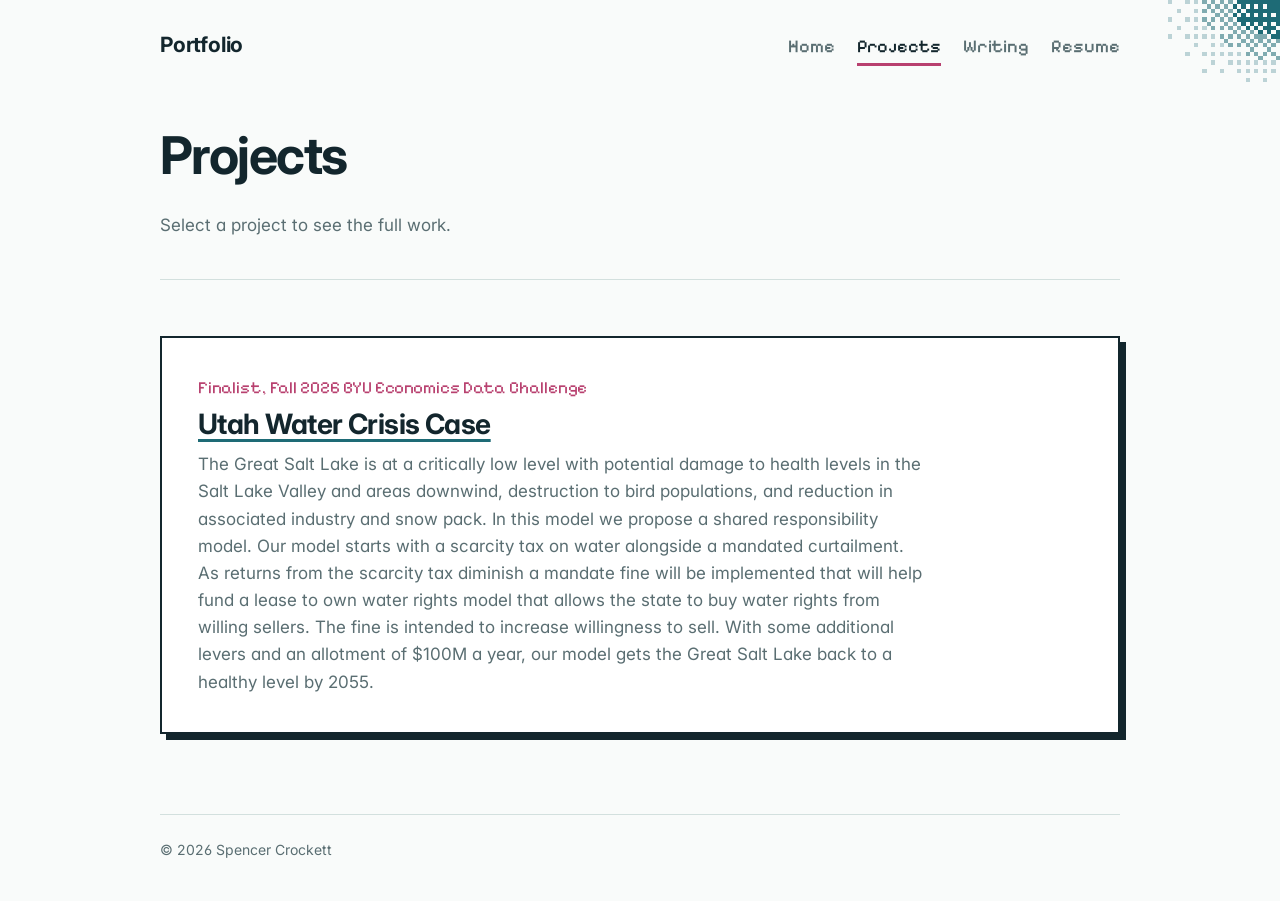
==== html/projects.html @ b19887da "Add Projects page with the Utah Water Crisis Case Rename the Utah Water Crisis Case tab to Projects " ====
<!DOCTYPE html>
<html lang="en">
<head>
    <meta charset="UTF-8">
    <meta name="viewport" content="width=device-width, initial-scale=1.0">
    <title>Projects | Spencer Crockett</title>
    <link rel="preconnect" href="https://fonts.googleapis.com">
    <link rel="preconnect" href="https://fonts.gstatic.com" crossorigin>
    <link href="https://fonts.googleapis.com/css2?family=Inter:wght@400;500;600;700&family=Pixelify+Sans:wght@500;600&display=swap" rel="stylesheet">
    <link rel="stylesheet" href="../styles/styles.css">
</head>
<body>
<svg class="pixel-fade" viewBox="0 0 26 20" shape-rendering="crispEdges" aria-hidden="true" focusable="false"><rect class="c" x="0" y="0" width="1" height="1"/><rect class="c" x="4" y="0" width="1" height="1"/><rect class="c" x="6" y="0" width="1" height="1"/><rect class="b" x="8" y="0" width="1" height="1"/><rect class="b" x="10" y="0" width="1" height="1"/><rect class="b" x="12" y="0" width="1" height="1"/><rect class="b" x="14" y="0" width="1" height="1"/><rect class="a" x="16" y="0" width="1" height="1"/><rect class="a" x="17" y="0" width="1" height="1"/><rect class="a" x="18" y="0" width="1" height="1"/><rect class="a" x="19" y="0" width="1" height="1"/><rect class="a" x="20" y="0" width="1" height="1"/><rect class="a" x="21" y="0" width="1" height="1"/><rect class="a" x="22" y="0" width="1" height="1"/><rect class="a" x="23" y="0" width="1" height="1"/><rect class="a" x="24" y="0" width="1" height="1"/><rect class="a" x="25" y="0" width="1" height="1"/><rect class="b" x="9" y="1" width="1" height="1"/><rect class="b" x="11" y="1" width="1" height="1"/><rect class="b" x="13" y="1" width="1" height="1"/><rect class="a" x="15" y="1" width="1" height="1"/><rect class="a" x="17" y="1" width="1" height="1"/><rect class="a" x="19" y="1" width="1" height="1"/><rect class="a" x="21" y="1" width="1" height="1"/><rect class="a" x="23" y="1" width="1" height="1"/><rect class="a" x="24" y="1" width="1" height="1"/><rect class="a" x="25" y="1" width="1" height="1"/><rect class="c" x="2" y="2" width="1" height="1"/><rect class="c" x="6" y="2" width="1" height="1"/><rect class="b" x="8" y="2" width="1" height="1"/><rect class="b" x="10" y="2" width="1" height="1"/><rect class="b" x="12" y="2" width="1" height="1"/><rect class="b" x="14" y="2" width="1" height="1"/><rect class="a" x="16" y="2" width="1" height="1"/><rect class="a" x="18" y="2" width="1" height="1"/><rect class="a" x="19" y="2" width="1" height="1"/><rect class="a" x="20" y="2" width="1" height="1"/><rect class="a" x="21" y="2" width="1" height="1"/><rect class="a" x="22" y="2" width="1" height="1"/><rect class="a" x="23" y="2" width="1" height="1"/><rect class="a" x="24" y="2" width="1" height="1"/><rect class="a" x="25" y="2" width="1" height="1"/><rect class="b" x="11" y="3" width="1" height="1"/><rect class="b" x="13" y="3" width="1" height="1"/><rect class="a" x="15" y="3" width="1" height="1"/><rect class="a" x="17" y="3" width="1" height="1"/><rect class="a" x="19" y="3" width="1" height="1"/><rect class="a" x="21" y="3" width="1" height="1"/><rect class="a" x="23" y="3" width="1" height="1"/><rect class="a" x="25" y="3" width="1" height="1"/><rect class="c" x="0" y="4" width="1" height="1"/><rect class="c" x="4" y="4" width="1" height="1"/><rect class="c" x="6" y="4" width="1" height="1"/><rect class="b" x="8" y="4" width="1" height="1"/><rect class="b" x="10" y="4" width="1" height="1"/><rect class="b" x="12" y="4" width="1" height="1"/><rect class="b" x="14" y="4" width="1" height="1"/><rect class="a" x="16" y="4" width="1" height="1"/><rect class="a" x="17" y="4" width="1" height="1"/><rect class="a" x="18" y="4" width="1" height="1"/><rect class="a" x="19" y="4" width="1" height="1"/><rect class="a" x="20" y="4" width="1" height="1"/><rect class="a" x="21" y="4" width="1" height="1"/><rect class="a" x="22" y="4" width="1" height="1"/><rect class="a" x="23" y="4" width="1" height="1"/><rect class="a" x="24" y="4" width="1" height="1"/><rect class="a" x="25" y="4" width="1" height="1"/><rect class="b" x="9" y="5" width="1" height="1"/><rect class="b" x="13" y="5" width="1" height="1"/><rect class="b" x="15" y="5" width="1" height="1"/><rect class="a" x="17" y="5" width="1" height="1"/><rect class="a" x="19" y="5" width="1" height="1"/><rect class="a" x="21" y="5" width="1" height="1"/><rect class="a" x="23" y="5" width="1" height="1"/><rect class="a" x="25" y="5" width="1" height="1"/><rect class="c" x="2" y="6" width="1" height="1"/><rect class="c" x="6" y="6" width="1" height="1"/><rect class="c" x="8" y="6" width="1" height="1"/><rect class="b" x="10" y="6" width="1" height="1"/><rect class="b" x="12" y="6" width="1" height="1"/><rect class="b" x="14" y="6" width="1" height="1"/><rect class="b" x="16" y="6" width="1" height="1"/><rect class="a" x="18" y="6" width="1" height="1"/><rect class="a" x="20" y="6" width="1" height="1"/><rect class="a" x="22" y="6" width="1" height="1"/><rect class="a" x="23" y="6" width="1" height="1"/><rect class="a" x="24" y="6" width="1" height="1"/><rect class="b" x="15" y="7" width="1" height="1"/><rect class="b" x="17" y="7" width="1" height="1"/><rect class="b" x="19" y="7" width="1" height="1"/><rect class="a" x="21" y="7" width="1" height="1"/><rect class="a" x="23" y="7" width="1" height="1"/><rect class="a" x="25" y="7" width="1" height="1"/><rect class="c" x="0" y="8" width="1" height="1"/><rect class="c" x="4" y="8" width="1" height="1"/><rect class="c" x="6" y="8" width="1" height="1"/><rect class="c" x="8" y="8" width="1" height="1"/><rect class="c" x="10" y="8" width="1" height="1"/><rect class="b" x="12" y="8" width="1" height="1"/><rect class="b" x="14" y="8" width="1" height="1"/><rect class="b" x="16" y="8" width="1" height="1"/><rect class="b" x="18" y="8" width="1" height="1"/><rect class="b" x="20" y="8" width="1" height="1"/><rect class="b" x="21" y="8" width="1" height="1"/><rect class="b" x="22" y="8" width="1" height="1"/><rect class="a" x="24" y="8" width="1" height="1"/><rect class="a" x="25" y="8" width="1" height="1"/><rect class="b" x="13" y="9" width="1" height="1"/><rect class="b" x="17" y="9" width="1" height="1"/><rect class="b" x="19" y="9" width="1" height="1"/><rect class="b" x="21" y="9" width="1" height="1"/><rect class="b" x="23" y="9" width="1" height="1"/><rect class="b" x="25" y="9" width="1" height="1"/><rect class="c" x="6" y="10" width="1" height="1"/><rect class="c" x="10" y="10" width="1" height="1"/><rect class="c" x="12" y="10" width="1" height="1"/><rect class="b" x="14" y="10" width="1" height="1"/><rect class="b" x="16" y="10" width="1" height="1"/><rect class="b" x="18" y="10" width="1" height="1"/><rect class="b" x="20" y="10" width="1" height="1"/><rect class="b" x="22" y="10" width="1" height="1"/><rect class="b" x="24" y="10" width="1" height="1"/><rect class="b" x="19" y="11" width="1" height="1"/><rect class="b" x="23" y="11" width="1" height="1"/><rect class="c" x="4" y="12" width="1" height="1"/><rect class="c" x="8" y="12" width="1" height="1"/><rect class="c" x="10" y="12" width="1" height="1"/><rect class="c" x="12" y="12" width="1" height="1"/><rect class="c" x="14" y="12" width="1" height="1"/><rect class="c" x="16" y="12" width="1" height="1"/><rect class="b" x="18" y="12" width="1" height="1"/><rect class="b" x="20" y="12" width="1" height="1"/><rect class="b" x="22" y="12" width="1" height="1"/><rect class="b" x="24" y="12" width="1" height="1"/><rect class="b" x="21" y="13" width="1" height="1"/><rect class="b" x="25" y="13" width="1" height="1"/><rect class="c" x="10" y="14" width="1" height="1"/><rect class="c" x="14" y="14" width="1" height="1"/><rect class="c" x="16" y="14" width="1" height="1"/><rect class="c" x="18" y="14" width="1" height="1"/><rect class="c" x="20" y="14" width="1" height="1"/><rect class="c" x="22" y="14" width="1" height="1"/><rect class="c" x="24" y="14" width="1" height="1"/><rect class="c" x="8" y="16" width="1" height="1"/><rect class="c" x="12" y="16" width="1" height="1"/><rect class="c" x="16" y="16" width="1" height="1"/><rect class="c" x="18" y="16" width="1" height="1"/><rect class="c" x="20" y="16" width="1" height="1"/><rect class="c" x="22" y="16" width="1" height="1"/><rect class="c" x="24" y="16" width="1" height="1"/><rect class="c" x="18" y="18" width="1" height="1"/><rect class="c" x="22" y="18" width="1" height="1"/></svg>

<header class="site-header">
    <a class="site-name" href="../index.html">Portfolio</a>
    <nav class="site-nav" aria-label="Main">
        <a href="../index.html">Home</a>
        <a href="projects.html" aria-current="page">Projects</a>
        <a href="writing.html">Writing</a>
        <a href="resume.html">Resume</a>
    </nav>
</header>

<main>
    <section class="page-head">
        <h1>Projects</h1>
        <p>Select a project to see the full work.</p>
    </section>

    <section class="section">
        <ul class="project-list">
            <li class="project-item">
                <p class="kind">Finalist, Fall 2026 BYU Economics Data Challenge</p>
                <h2><a href="water-model.html">Utah Water Crisis Case</a></h2>
                <p class="project-summary">The Great Salt Lake is at a critically low level with potential damage to health levels in the Salt Lake Valley and areas downwind, destruction to bird populations, and reduction in associated industry and snow pack. In this model we propose a shared responsibility model. Our model starts with a scarcity tax on water alongside a mandated curtailment. As returns from the scarcity tax diminish a mandate fine will be implemented that will help fund a lease to own water rights model that allows the state to buy water rights from willing sellers. The fine is intended to increase willingness to sell. With some additional levers and an allotment of $100M a year, our model gets the Great Salt Lake back to a healthy level by 2055.</p>
            </li>
        </ul>
    </section>
</main>

<footer class="site-footer">
    <p>© 2026 Spencer Crockett</p>
</footer>

</body>
</html>
---- styles/styles.css ----
/* Spencer Crockett, portfolio
   Palette from the Great Salt Lake: salt flats, basin water, the pink north arm.
   8-bit accents: a pixel face for the name, square corners, hard shadows on what you click. */

:root {
  --salt: #f9fbfa;
  --ink: #13262d;
  --lake: #1e6b76;
  --lake-deep: #154f58;
  --brine: #e3edeb;
  --slate: #5a6e72;
  --line: #d3e0de;
  --north-arm: #b8406f;
  --surface: #ffffff;
  --shadow: #13262d;
  --block-empty: #d3e0de;

  --font-pixel: "Pixelify Sans", "Courier New", monospace;
  --font-display: "Inter", system-ui, -apple-system, "Segoe UI", sans-serif;
  --font-body: "Inter", system-ui, -apple-system, "Segoe UI", sans-serif;

  --step--1: 0.875rem;
  --step-0: 1.0625rem;
  --step-1: 1.3125rem;
  --step-2: 1.75rem;
  --step-3: clamp(2.5rem, 7vw, 4.25rem);

  --measure: 66ch;
  --page: 1040px;
  --gutter: clamp(16px, 4vw, 40px);
}

@media (prefers-color-scheme: dark) {
  :root {
    --salt: #0f1d22;
    --ink: #e6efed;
    --lake: #6cbac4;
    --lake-deep: #8fcdd5;
    --brine: #172b31;
    --slate: #9db0b3;
    --line: #26414a;
    --north-arm: #e77ba3;
    --surface: #132429;
    --shadow: #4f9aa5;
    --block-empty: #26414a;
  }
}

*, *::before, *::after { box-sizing: border-box; }

html { -webkit-text-size-adjust: 100%; }

body {
  margin: 0;
  background: var(--salt);
  color: var(--ink);
  font-family: var(--font-body);
  font-size: var(--step-0);
  line-height: 1.6;
  font-feature-settings: "cv11", "ss01";
}

img { max-width: 100%; height: auto; display: block; }

a { color: var(--lake); text-underline-offset: 0.2em; text-decoration-thickness: 1px; }
a:hover { color: var(--lake-deep); text-decoration-thickness: 2px; }
:focus-visible { outline: 2px solid var(--north-arm); outline-offset: 3px; }

h1, h2, h3 {
  font-family: var(--font-display);
  line-height: 1.15;
  letter-spacing: -0.02em;
  margin: 0 0 0.5em;
  text-wrap: balance;
}
h1 { font-size: var(--step-3); font-weight: 700; letter-spacing: -0.03em; }
h2 { font-size: var(--step-2); font-weight: 700; }
h3 { font-size: var(--step-1); font-weight: 600; }
p, ul, ol { margin: 0 0 1em; }
p, li { max-width: var(--measure); }

/* ---------- Page frame ---------- */

.site-header,
main,
.site-footer {
  max-width: var(--page);
  margin: 0 auto;
  padding-left: var(--gutter);
  padding-right: var(--gutter);
}

.site-header {
  display: flex;
  flex-wrap: wrap;
  align-items: baseline;
  justify-content: space-between;
  gap: 8px 24px;
  padding-top: 28px;
  padding-bottom: 28px;
}

.site-name {
  font-family: var(--font-display);
  font-weight: 700;
  font-size: var(--step-1);
  color: var(--ink);
  text-decoration: none;
  letter-spacing: -0.01em;
}
.site-name:hover { color: var(--ink); }

.site-nav { display: flex; flex-wrap: wrap; gap: 4px 22px; }
.site-nav a {
  font-family: var(--font-pixel);
  font-size: 1.125rem;
  color: var(--slate);
  text-decoration: none;
  font-weight: 500;
  padding: 2px 0;
  border-bottom: 3px solid transparent;
}
.site-nav a:hover { color: var(--ink); }
.site-nav a[aria-current="page"] { color: var(--ink); border-bottom-color: var(--north-arm); }

main { padding-bottom: 72px; }

/* Pixel fade in the page's empty top-right corner, shown only where the margin is wide enough */
body { position: relative; }
.site-header, main, .site-footer { position: relative; z-index: 1; }
.pixel-fade {
  position: absolute;
  top: 0;
  right: 0;
  width: min(208px, calc((100vw - var(--page)) / 2 - 8px));
  aspect-ratio: 26 / 20;
  height: auto;
  pointer-events: none;
  display: none;
}
.pixel-fade .a { fill: var(--lake); }
.pixel-fade .b { fill: var(--lake); opacity: 0.55; }
.pixel-fade .c { fill: var(--lake); opacity: 0.28; }
@media (min-width: 1240px) { .pixel-fade { display: block; } }

.section { padding: 56px 0 8px; border-top: 1px solid var(--line); }
.section:first-of-type { border-top: 0; }
.section > h2 { margin-bottom: 24px; }

.site-footer {
  padding-bottom: 40px;
  color: var(--slate);
  font-size: var(--step--1);
}
.site-footer p { margin: 0; max-width: none; padding-top: 24px; border-top: 1px solid var(--line); }

/* ---------- Home ---------- */

.intro {
  padding: 40px 0 64px;
  display: grid;
  gap: 32px 48px;
  align-items: center;
}
@media (min-width: 820px) { .intro { grid-template-columns: minmax(0, 1fr) minmax(0, 340px); } }
.intro h1 { margin-bottom: 0.3em; }
.pixel-map {
  display: block;
  width: 100%;
  max-width: 340px;
  height: auto;
  image-rendering: pixelated;
  border: 2px solid var(--shadow);
  box-shadow: 6px 6px 0 var(--shadow);
}
.intro .role { font-size: var(--step-1); color: var(--lake); font-weight: 500; margin-bottom: 0.6em; }
.intro .lede { font-size: var(--step-1); line-height: 1.5; max-width: 34ch; }

@media (max-width: 819px) { .pixel-map { max-width: 240px; } }

.about { display: grid; gap: 8px 48px; grid-template-columns: 1fr; }
.about .facts { list-style: none; padding: 0; margin: 0; display: grid; gap: 18px; align-content: start; }
.about .facts li { border-left: 4px solid var(--lake); padding-left: 14px; }
.about .facts strong {
  display: block;
  font-family: var(--font-display);
  font-weight: 700;
  font-size: var(--step-2);
  line-height: 1.1;
  letter-spacing: -0.02em;
  font-variant-numeric: tabular-nums;
}
.about .facts span { color: var(--slate); font-size: var(--step--1); }
@media (min-width: 760px) { .about { grid-template-columns: minmax(0, 1.7fr) minmax(0, 1fr); } }

/* Featured project */
.feature {
  display: grid;
  gap: 28px;
  background: var(--brine);
  border: 2px solid var(--shadow);
  box-shadow: 6px 6px 0 var(--shadow);
  padding: clamp(22px, 4vw, 40px);
  margin-bottom: 28px;
}
.feature h3 { font-size: var(--step-2); }
.feature p { max-width: 52ch; }
.feature .open {
  display: inline-block;
  background: var(--lake);
  color: var(--salt);
  text-decoration: none;
  font-weight: 600;
  padding: 10px 18px;
  border: 2px solid var(--shadow);
  box-shadow: 3px 3px 0 var(--shadow);
}
.feature .open:hover { background: var(--lake-deep); color: var(--salt); }
.feature .open:active { transform: translate(3px, 3px); box-shadow: 0 0 0 var(--shadow); }
@media (min-width: 820px) { .feature { grid-template-columns: minmax(0, 1.25fr) minmax(0, 1fr); align-items: center; } }

/* Lake-level gauge (scale 4,186 to 4,207 ft) */
.gauge { margin: 0; }
.gauge figcaption { font-size: var(--step--1); color: var(--slate); margin-top: 10px; max-width: 40ch; }
.gauge-track {
  position: relative;
  height: 200px;
  max-width: 260px;
  border-left: 1px solid var(--slate);
  margin-left: 64px;
}
.gauge-blocks {
  position: absolute;
  left: 4px;
  top: 0;
  bottom: 0;
  width: 38px;
  display: flex;
  flex-direction: column-reverse;
  gap: 2px;
}
.gauge-blocks span { flex: 1; background: var(--block-empty); }
.gauge-blocks span.healthy { background: transparent; outline: 2px solid var(--lake); outline-offset: -2px; }
.gauge-blocks span.water { background: var(--lake); }
.gauge-mark {
  position: absolute;
  left: -64px;
  right: 0;
  display: flex;
  align-items: center;
  gap: 10px;
  transform: translateY(50%);
  font-size: var(--step--1);
  line-height: 1.2;
}
.gauge-mark .ft { width: 54px; text-align: right; font-variant-numeric: tabular-nums; color: var(--slate); }
.gauge-mark .tick { width: 46px; height: 2px; background: var(--slate); flex: none; margin-left: -1px; opacity: .5; }
.gauge-mark.now .tick { height: 4px; background: var(--north-arm); opacity: 1; }
.gauge-mark.now .ft, .gauge-mark.now .lbl { color: var(--ink); font-weight: 600; }
.gauge-mark .lbl { color: var(--slate); }

/* Other projects */
.projects { margin-bottom: 48px; display: grid; gap: 20px; grid-template-columns: repeat(auto-fit, minmax(min(100%, 300px), 1fr)); }
.project {
  border: 2px solid var(--line);
  background: var(--surface);
  padding: 22px 22px 18px;
  display: flex;
  flex-direction: column;
}
.project p { color: var(--slate); flex: 1; }
.project a { font-weight: 600; }

/* ---------- Resume ---------- */

.resume-head { padding: 32px 0 40px; }
.resume-head h1 { font-size: clamp(2.25rem, 6vw, 3.25rem); }
.resume-head p { color: var(--slate); margin: 0; }


.skills { display: grid; grid-template-columns: max-content 1fr; gap: 8px 24px; margin: 0; }
.skills dt { font-weight: 600; }
.skills dd { margin: 0; color: var(--slate); }
@media (max-width: 520px) { .skills { grid-template-columns: 1fr; } .skills dd { margin-bottom: 10px; } }


@media (prefers-reduced-motion: reduce) {
  .feature .open:active { transform: none; }
}

/* ---------- Resume entries ---------- */

.resume-head .contact { display: flex; flex-wrap: wrap; gap: 4px 20px; }
.entry { margin-bottom: 32px; }
.entry-head { display: flex; flex-wrap: wrap; justify-content: space-between; align-items: baseline; gap: 0 16px; }
.entry-head h3 { margin: 0; }
.entry-head p { margin: 0; max-width: none; }
.entry-head .when, .entry-head .where { color: var(--slate); font-size: var(--step--1); font-variant-numeric: tabular-nums; }
.entry-head.sub { margin: 2px 0 10px; font-weight: 500; }
.entry ul { padding-left: 1.2em; margin-top: 8px; }
.entry li { margin-bottom: 0.35em; }
.coursework { color: var(--slate); font-size: var(--step--1); }

.feature .award { font-weight: 600; color: var(--north-arm); font-size: var(--step--1); margin-bottom: 0.5em; }

/* ---------- Writing ---------- */

.page-head { padding: 32px 0 40px; }
.page-head h1 { font-size: clamp(2.25rem, 6vw, 3.25rem); }
.page-head p { color: var(--slate); margin: 0; }

.piece { border: 2px solid var(--shadow); box-shadow: 6px 6px 0 var(--shadow); background: var(--surface); padding: clamp(22px, 4vw, 40px); margin-bottom: 32px; }
.piece .kind { font-family: var(--font-pixel); font-size: var(--step-0); color: var(--north-arm); margin-bottom: 0.4em; }
.piece h2 { margin-bottom: 0.2em; }
.piece .piece-sub { color: var(--slate); font-size: var(--step-1); line-height: 1.4; margin-bottom: 1em; }
.piece .actions { display: flex; flex-wrap: wrap; align-items: center; gap: 12px 24px; margin: 24px 0 28px; }
.piece .actions a:not(.btn) { font-weight: 600; }
.btn {
  display: inline-block;
  background: var(--lake);
  color: var(--salt);
  text-decoration: none;
  font-weight: 600;
  padding: 10px 18px;
  border: 2px solid var(--shadow);
  box-shadow: 3px 3px 0 var(--shadow);
}
.btn:hover { background: var(--lake-deep); color: var(--salt); }
.btn:active { transform: translate(3px, 3px); box-shadow: 0 0 0 var(--shadow); }
.pdf-frame { border: 2px solid var(--line); background: var(--brine); height: min(85vh, 1100px); }
.pdf-frame iframe { width: 100%; height: 100%; border: 0; display: block; }
@media (max-width: 700px) { .pdf-frame { display: none; } }
@media (prefers-reduced-motion: reduce) { .btn:active { transform: none; } }


/* ---------- Projects ---------- */

.project-list { list-style: none; margin: 0; padding: 0; display: grid; gap: 28px; }
.project-item {
  position: relative;
  max-width: none;
  border: 2px solid var(--shadow);
  box-shadow: 6px 6px 0 var(--shadow);
  background: var(--surface);
  padding: clamp(22px, 4vw, 36px);
}
.project-item .kind { font-family: var(--font-pixel); font-size: var(--step-0); color: var(--north-arm); margin-bottom: 0.4em; }
.project-item h2 { margin-bottom: 0.4em; }
.project-item h2 a { color: var(--ink); text-decoration: underline; text-decoration-color: var(--lake); text-decoration-thickness: 3px; text-underline-offset: 0.18em; }
.project-item h2 a:hover { color: var(--lake); }
/* the whole card opens the project; the title link carries the name for screen readers and keyboards */
.project-item h2 a::after { content: ""; position: absolute; inset: 0; }
.project-item:hover { box-shadow: 8px 8px 0 var(--shadow); transform: translate(-2px, -2px); }
.project-item:has(a:focus-visible) { outline: 2px solid var(--north-arm); outline-offset: 4px; }
.project-item h2 a:focus-visible { outline: none; }
.project-summary { color: var(--slate); margin: 0; }
@media (prefers-reduced-motion: reduce) { .project-item:hover { transform: none; } }
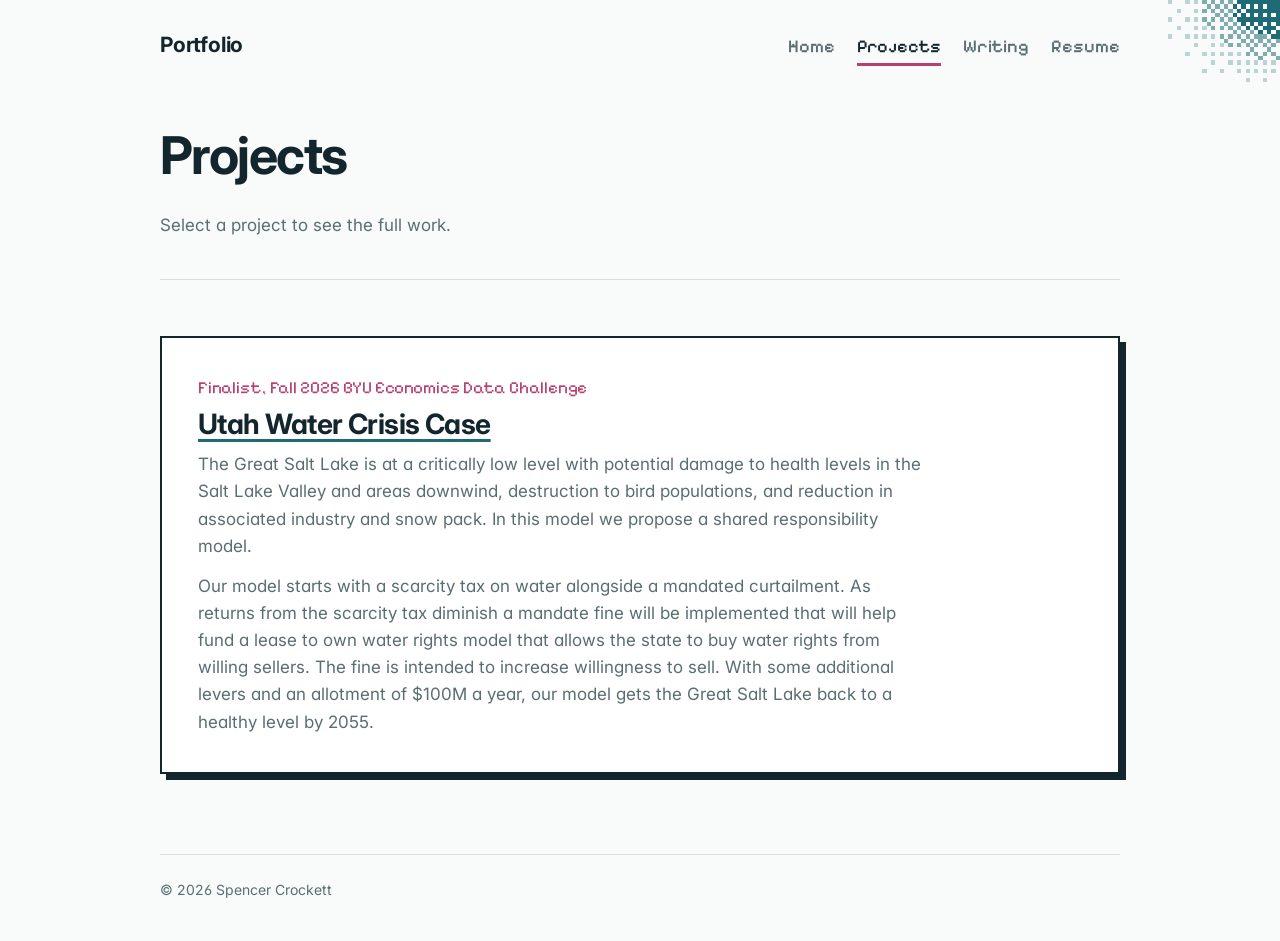
==== commit ca4b6a84: "Split the Utah Water Crisis Case summary into two paragraphs Co-Authored-By: Claude Opus 5.5 <norepl" ====
--- a/html/projects.html
+++ b/html/projects.html
@@ -33,7 +33,8 @@
             <li class="project-item">
                 <p class="kind">Finalist, Fall 2026 BYU Economics Data Challenge</p>
                 <h2><a href="water-model.html">Utah Water Crisis Case</a></h2>
-                <p class="project-summary">The Great Salt Lake is at a critically low level with potential damage to health levels in the Salt Lake Valley and areas downwind, destruction to bird populations, and reduction in associated industry and snow pack. In this model we propose a shared responsibility model. Our model starts with a scarcity tax on water alongside a mandated curtailment. As returns from the scarcity tax diminish a mandate fine will be implemented that will help fund a lease to own water rights model that allows the state to buy water rights from willing sellers. The fine is intended to increase willingness to sell. With some additional levers and an allotment of $100M a year, our model gets the Great Salt Lake back to a healthy level by 2055.</p>
+                <p class="project-summary">The Great Salt Lake is at a critically low level with potential damage to health levels in the Salt Lake Valley and areas downwind, destruction to bird populations, and reduction in associated industry and snow pack. In this model we propose a shared responsibility model.</p>
+                <p class="project-summary">Our model starts with a scarcity tax on water alongside a mandated curtailment. As returns from the scarcity tax diminish a mandate fine will be implemented that will help fund a lease to own water rights model that allows the state to buy water rights from willing sellers. The fine is intended to increase willingness to sell. With some additional levers and an allotment of $100M a year, our model gets the Great Salt Lake back to a healthy level by 2055.</p>
             </li>
         </ul>
     </section>
--- a/styles/styles.css
+++ b/styles/styles.css
@@ -354,4 +354,5 @@
 .project-item:has(a:focus-visible) { outline: 2px solid var(--north-arm); outline-offset: 4px; }
 .project-item h2 a:focus-visible { outline: none; }
 .project-summary { color: var(--slate); margin: 0; }
+.project-summary + .project-summary { margin-top: 0.75em; }
 @media (prefers-reduced-motion: reduce) { .project-item:hover { transform: none; } }
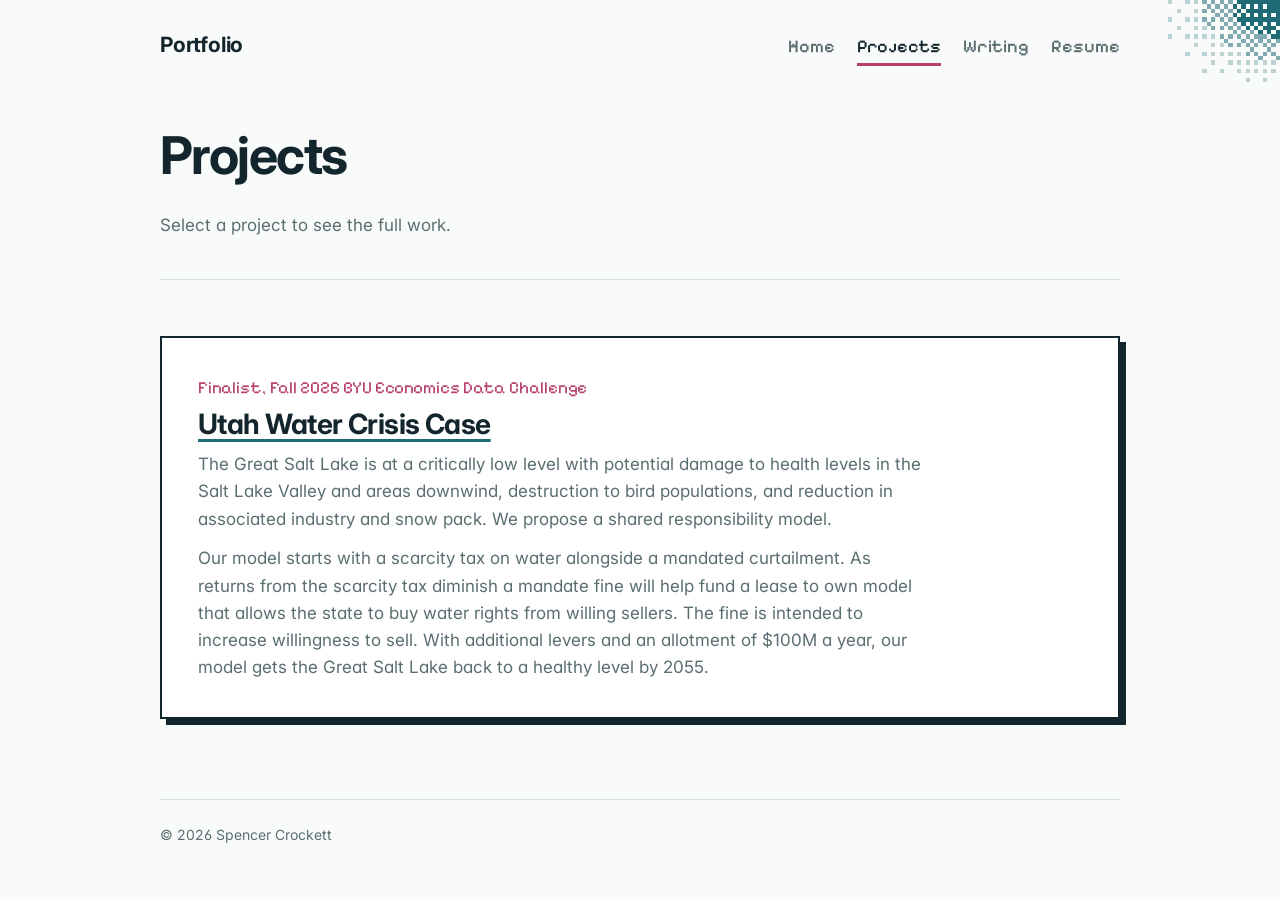
==== commit e3f56b23: "Tighten the Utah Water Crisis Case summary Cut repeated words only; the remaining wording is unchang" ====
--- a/html/projects.html
+++ b/html/projects.html
@@ -33,8 +33,8 @@
             <li class="project-item">
                 <p class="kind">Finalist, Fall 2026 BYU Economics Data Challenge</p>
                 <h2><a href="water-model.html">Utah Water Crisis Case</a></h2>
-                <p class="project-summary">The Great Salt Lake is at a critically low level with potential damage to health levels in the Salt Lake Valley and areas downwind, destruction to bird populations, and reduction in associated industry and snow pack. In this model we propose a shared responsibility model.</p>
-                <p class="project-summary">Our model starts with a scarcity tax on water alongside a mandated curtailment. As returns from the scarcity tax diminish a mandate fine will be implemented that will help fund a lease to own water rights model that allows the state to buy water rights from willing sellers. The fine is intended to increase willingness to sell. With some additional levers and an allotment of $100M a year, our model gets the Great Salt Lake back to a healthy level by 2055.</p>
+                <p class="project-summary">The Great Salt Lake is at a critically low level with potential damage to health levels in the Salt Lake Valley and areas downwind, destruction to bird populations, and reduction in associated industry and snow pack. We propose a shared responsibility model.</p>
+                <p class="project-summary">Our model starts with a scarcity tax on water alongside a mandated curtailment. As returns from the scarcity tax diminish a mandate fine will help fund a lease to own model that allows the state to buy water rights from willing sellers. The fine is intended to increase willingness to sell. With additional levers and an allotment of $100M a year, our model gets the Great Salt Lake back to a healthy level by 2055.</p>
             </li>
         </ul>
     </section>
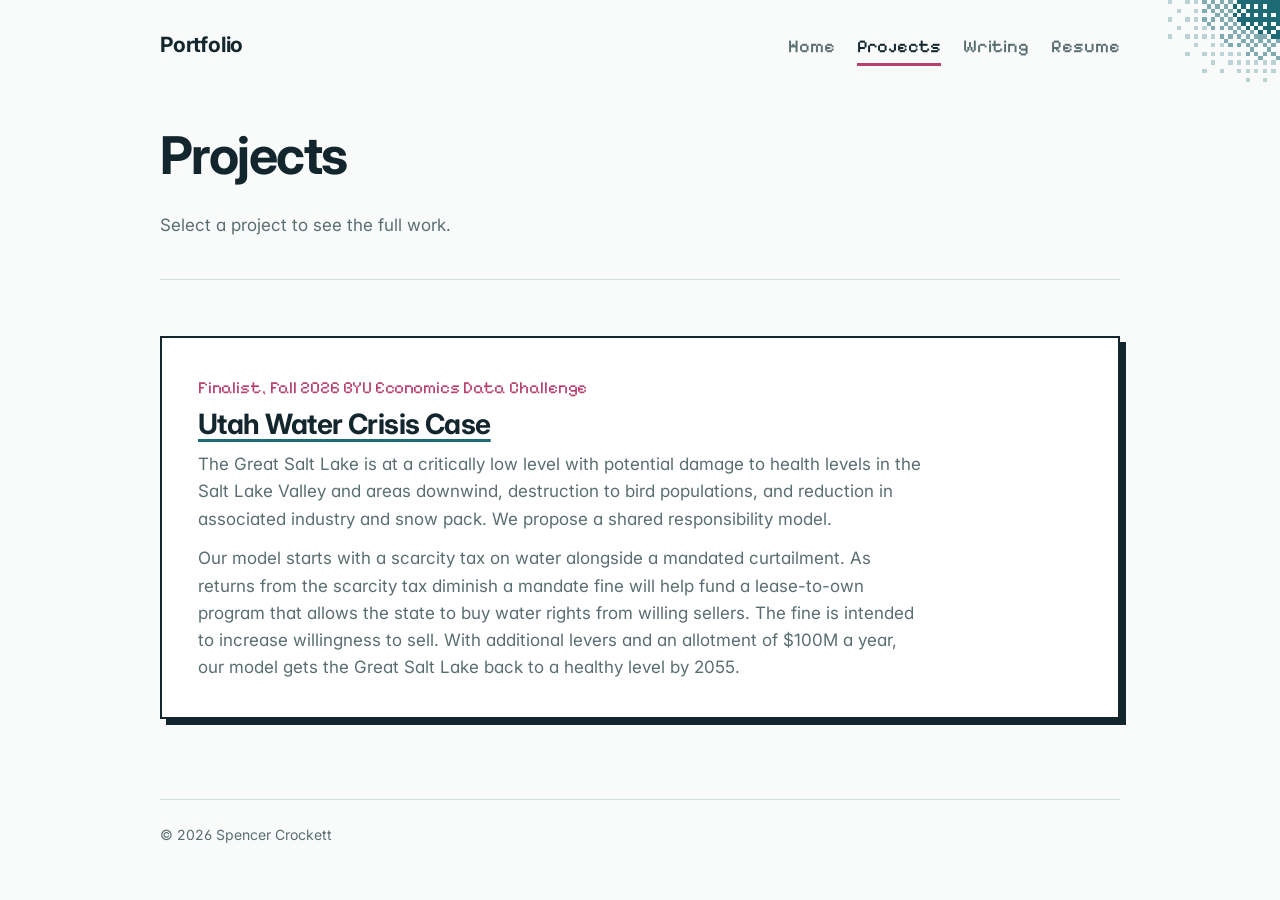
==== commit f0ea6bdb: "Call it a lease-to-own program in the Utah Water Crisis Case summary Co-Authored-By: Claude Opus 5.5" ====
--- a/html/projects.html
+++ b/html/projects.html
@@ -34,7 +34,7 @@
                 <p class="kind">Finalist, Fall 2026 BYU Economics Data Challenge</p>
                 <h2><a href="water-model.html">Utah Water Crisis Case</a></h2>
                 <p class="project-summary">The Great Salt Lake is at a critically low level with potential damage to health levels in the Salt Lake Valley and areas downwind, destruction to bird populations, and reduction in associated industry and snow pack. We propose a shared responsibility model.</p>
-                <p class="project-summary">Our model starts with a scarcity tax on water alongside a mandated curtailment. As returns from the scarcity tax diminish a mandate fine will help fund a lease to own model that allows the state to buy water rights from willing sellers. The fine is intended to increase willingness to sell. With additional levers and an allotment of $100M a year, our model gets the Great Salt Lake back to a healthy level by 2055.</p>
+                <p class="project-summary">Our model starts with a scarcity tax on water alongside a mandated curtailment. As returns from the scarcity tax diminish a mandate fine will help fund a lease-to-own program that allows the state to buy water rights from willing sellers. The fine is intended to increase willingness to sell. With additional levers and an allotment of $100M a year, our model gets the Great Salt Lake back to a healthy level by 2055.</p>
             </li>
         </ul>
     </section>
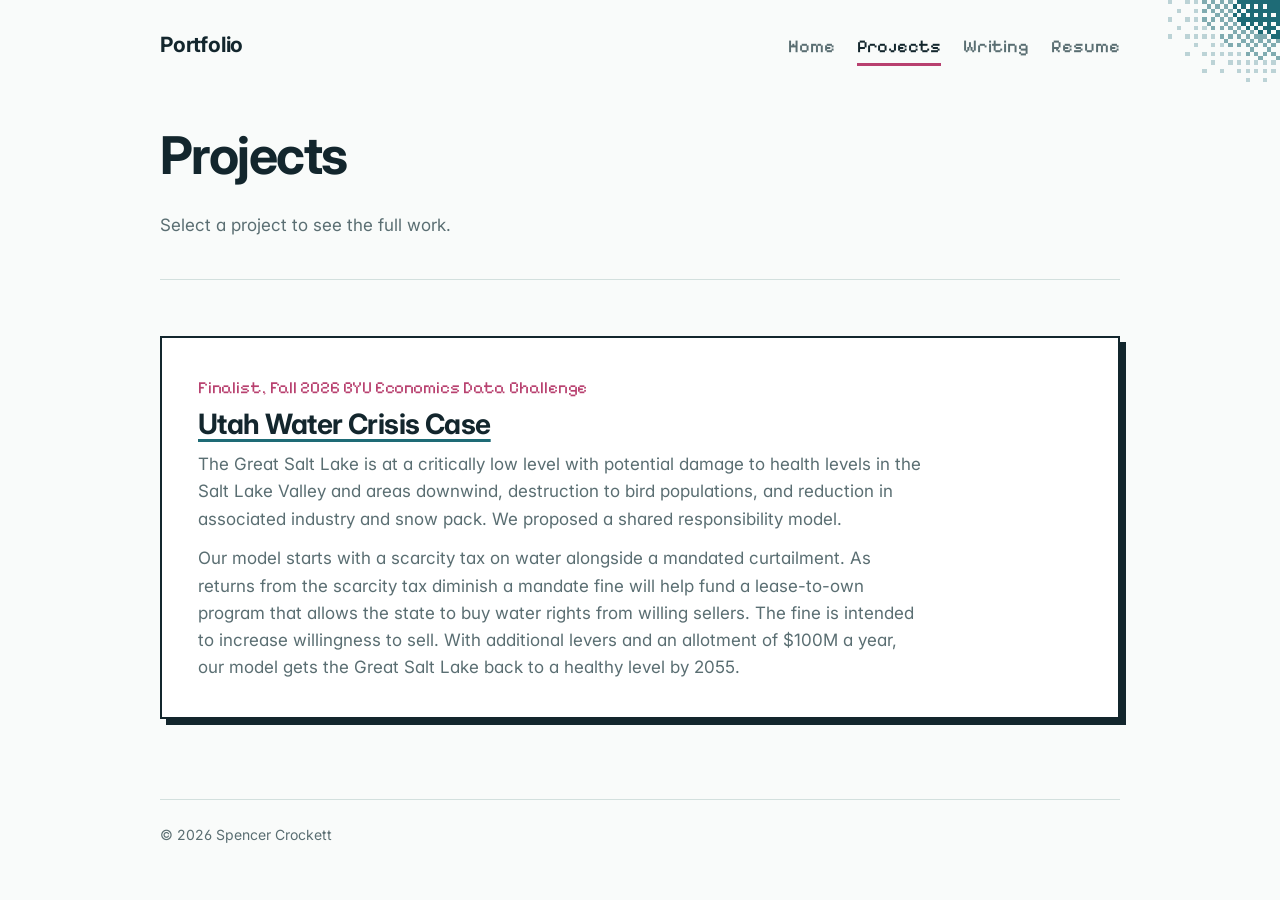
==== commit 1ddc8200: "Use "We proposed" in the Utah Water Crisis Case summary Co-Authored-By: Claude Opus 5.5 <noreply@ant" ====
--- a/html/projects.html
+++ b/html/projects.html
@@ -33,7 +33,7 @@
             <li class="project-item">
                 <p class="kind">Finalist, Fall 2026 BYU Economics Data Challenge</p>
                 <h2><a href="water-model.html">Utah Water Crisis Case</a></h2>
-                <p class="project-summary">The Great Salt Lake is at a critically low level with potential damage to health levels in the Salt Lake Valley and areas downwind, destruction to bird populations, and reduction in associated industry and snow pack. We propose a shared responsibility model.</p>
+                <p class="project-summary">The Great Salt Lake is at a critically low level with potential damage to health levels in the Salt Lake Valley and areas downwind, destruction to bird populations, and reduction in associated industry and snow pack. We proposed a shared responsibility model.</p>
                 <p class="project-summary">Our model starts with a scarcity tax on water alongside a mandated curtailment. As returns from the scarcity tax diminish a mandate fine will help fund a lease-to-own program that allows the state to buy water rights from willing sellers. The fine is intended to increase willingness to sell. With additional levers and an allotment of $100M a year, our model gets the Great Salt Lake back to a healthy level by 2055.</p>
             </li>
         </ul>
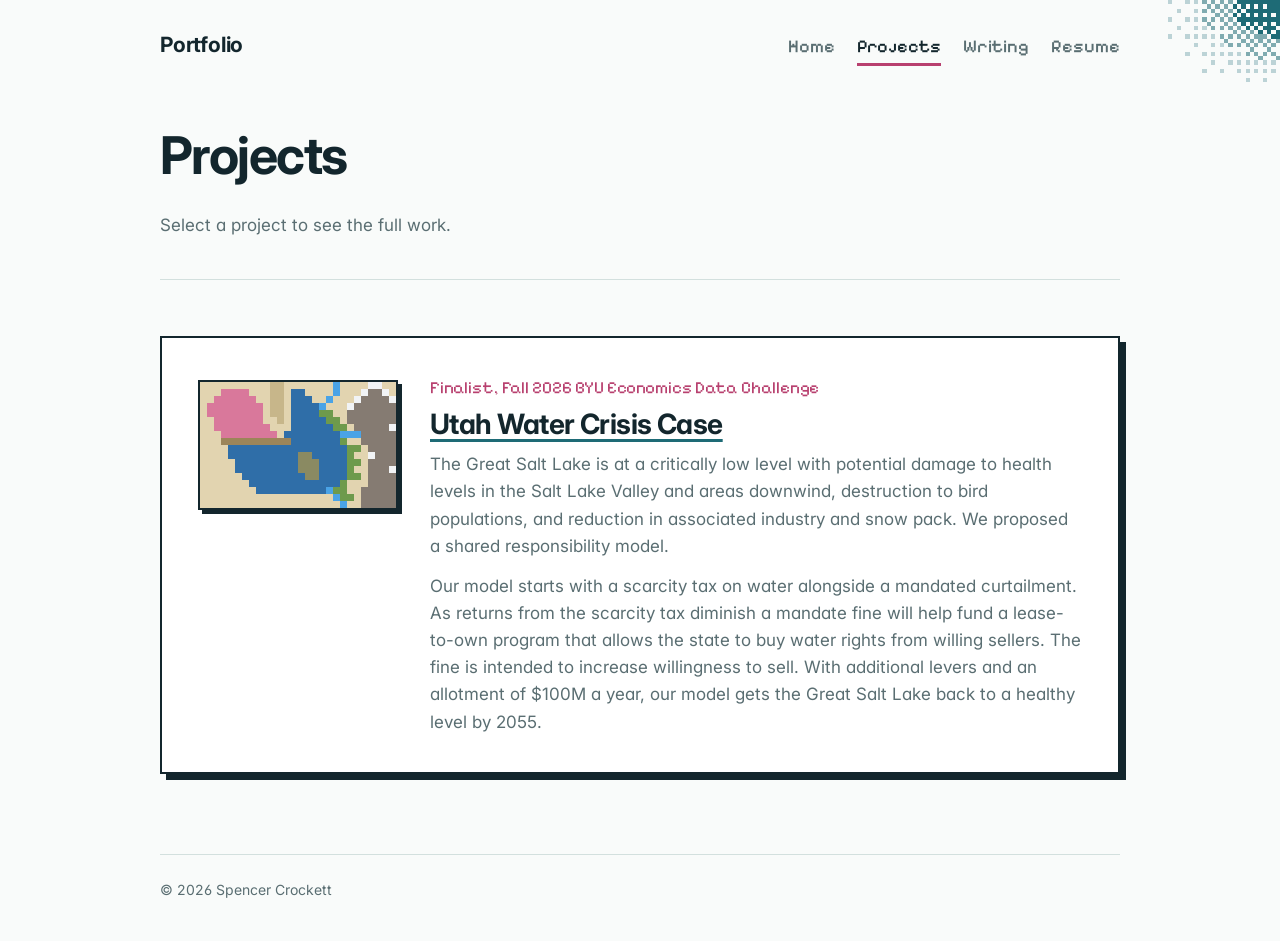
==== commit a2680ade: "Add headshot to the home page; move the lake pixel art to Projects The home page intro now shows a c" ====
--- a/html/projects.html
+++ b/html/projects.html
@@ -31,10 +31,13 @@
     <section class="section">
         <ul class="project-list">
             <li class="project-item">
-                <p class="kind">Finalist, Fall 2026 BYU Economics Data Challenge</p>
-                <h2><a href="water-model.html">Utah Water Crisis Case</a></h2>
-                <p class="project-summary">The Great Salt Lake is at a critically low level with potential damage to health levels in the Salt Lake Valley and areas downwind, destruction to bird populations, and reduction in associated industry and snow pack. We proposed a shared responsibility model.</p>
-                <p class="project-summary">Our model starts with a scarcity tax on water alongside a mandated curtailment. As returns from the scarcity tax diminish a mandate fine will help fund a lease-to-own program that allows the state to buy water rights from willing sellers. The fine is intended to increase willingness to sell. With additional levers and an allotment of $100M a year, our model gets the Great Salt Lake back to a healthy level by 2055.</p>
+                <svg class="project-icon" viewBox="0 0 28 18" shape-rendering="crispEdges" aria-hidden="true" focusable="false"><rect x="0" y="0" width="10" height="1" fill="#e2d4b0"/><rect x="10" y="0" width="2" height="1" fill="#c7b68a"/><rect x="12" y="0" width="7" height="1" fill="#e2d4b0"/><rect x="19" y="0" width="1" height="1" fill="#4aa3e6"/><rect x="20" y="0" width="4" height="1" fill="#e2d4b0"/><rect x="24" y="0" width="2" height="1" fill="#f1f3f5"/><rect x="26" y="0" width="2" height="1" fill="#e2d4b0"/><rect x="0" y="1" width="3" height="1" fill="#e2d4b0"/><rect x="3" y="1" width="4" height="1" fill="#d9789b"/><rect x="7" y="1" width="3" height="1" fill="#e2d4b0"/><rect x="10" y="1" width="2" height="1" fill="#c7b68a"/><rect x="12" y="1" width="1" height="1" fill="#e2d4b0"/><rect x="13" y="1" width="2" height="1" fill="#2f6ea8"/><rect x="15" y="1" width="4" height="1" fill="#e2d4b0"/><rect x="19" y="1" width="1" height="1" fill="#4aa3e6"/><rect x="20" y="1" width="3" height="1" fill="#e2d4b0"/><rect x="23" y="1" width="1" height="1" fill="#f1f3f5"/><rect x="24" y="1" width="2" height="1" fill="#857b72"/><rect x="26" y="1" width="1" height="1" fill="#f1f3f5"/><rect x="27" y="1" width="1" height="1" fill="#e2d4b0"/><rect x="0" y="2" width="2" height="1" fill="#e2d4b0"/><rect x="2" y="2" width="6" height="1" fill="#d9789b"/><rect x="8" y="2" width="2" height="1" fill="#e2d4b0"/><rect x="10" y="2" width="2" height="1" fill="#c7b68a"/><rect x="12" y="2" width="1" height="1" fill="#e2d4b0"/><rect x="13" y="2" width="3" height="1" fill="#2f6ea8"/><rect x="16" y="2" width="2" height="1" fill="#e2d4b0"/><rect x="18" y="2" width="1" height="1" fill="#4aa3e6"/><rect x="19" y="2" width="3" height="1" fill="#e2d4b0"/><rect x="22" y="2" width="1" height="1" fill="#f1f3f5"/><rect x="23" y="2" width="4" height="1" fill="#857b72"/><rect x="27" y="2" width="1" height="1" fill="#f1f3f5"/><rect x="0" y="3" width="1" height="1" fill="#e2d4b0"/><rect x="1" y="3" width="8" height="1" fill="#d9789b"/><rect x="9" y="3" width="1" height="1" fill="#e2d4b0"/><rect x="10" y="3" width="2" height="1" fill="#c7b68a"/><rect x="12" y="3" width="1" height="1" fill="#e2d4b0"/><rect x="13" y="3" width="4" height="1" fill="#2f6ea8"/><rect x="17" y="3" width="1" height="1" fill="#4aa3e6"/><rect x="18" y="3" width="3" height="1" fill="#e2d4b0"/><rect x="21" y="3" width="1" height="1" fill="#f1f3f5"/><rect x="22" y="3" width="6" height="1" fill="#857b72"/><rect x="0" y="4" width="1" height="1" fill="#e2d4b0"/><rect x="1" y="4" width="8" height="1" fill="#d9789b"/><rect x="9" y="4" width="1" height="1" fill="#e2d4b0"/><rect x="10" y="4" width="2" height="1" fill="#c7b68a"/><rect x="12" y="4" width="1" height="1" fill="#e2d4b0"/><rect x="13" y="4" width="4" height="1" fill="#2f6ea8"/><rect x="17" y="4" width="2" height="1" fill="#6e9a4c"/><rect x="19" y="4" width="2" height="1" fill="#e2d4b0"/><rect x="21" y="4" width="7" height="1" fill="#857b72"/><rect x="0" y="5" width="2" height="1" fill="#e2d4b0"/><rect x="2" y="5" width="7" height="1" fill="#d9789b"/><rect x="9" y="5" width="2" height="1" fill="#e2d4b0"/><rect x="11" y="5" width="1" height="1" fill="#c7b68a"/><rect x="12" y="5" width="1" height="1" fill="#e2d4b0"/><rect x="13" y="5" width="5" height="1" fill="#2f6ea8"/><rect x="18" y="5" width="2" height="1" fill="#6e9a4c"/><rect x="20" y="5" width="1" height="1" fill="#e2d4b0"/><rect x="21" y="5" width="7" height="1" fill="#857b72"/><rect x="0" y="6" width="2" height="1" fill="#e2d4b0"/><rect x="2" y="6" width="8" height="1" fill="#d9789b"/><rect x="10" y="6" width="3" height="1" fill="#e2d4b0"/><rect x="13" y="6" width="6" height="1" fill="#2f6ea8"/><rect x="19" y="6" width="2" height="1" fill="#6e9a4c"/><rect x="21" y="6" width="1" height="1" fill="#e2d4b0"/><rect x="22" y="6" width="5" height="1" fill="#857b72"/><rect x="27" y="6" width="1" height="1" fill="#f1f3f5"/><rect x="0" y="7" width="3" height="1" fill="#e2d4b0"/><rect x="3" y="7" width="8" height="1" fill="#d9789b"/><rect x="11" y="7" width="1" height="1" fill="#e2d4b0"/><rect x="12" y="7" width="8" height="1" fill="#2f6ea8"/><rect x="20" y="7" width="3" height="1" fill="#4aa3e6"/><rect x="23" y="7" width="5" height="1" fill="#857b72"/><rect x="0" y="8" width="3" height="1" fill="#e2d4b0"/><rect x="3" y="8" width="10" height="1" fill="#9c8559"/><rect x="13" y="8" width="7" height="1" fill="#2f6ea8"/><rect x="20" y="8" width="1" height="1" fill="#6e9a4c"/><rect x="21" y="8" width="2" height="1" fill="#e2d4b0"/><rect x="23" y="8" width="5" height="1" fill="#857b72"/><rect x="0" y="9" width="4" height="1" fill="#e2d4b0"/><rect x="4" y="9" width="17" height="1" fill="#2f6ea8"/><rect x="21" y="9" width="2" height="1" fill="#6e9a4c"/><rect x="23" y="9" width="1" height="1" fill="#e2d4b0"/><rect x="24" y="9" width="4" height="1" fill="#857b72"/><rect x="0" y="10" width="4" height="1" fill="#e2d4b0"/><rect x="4" y="10" width="10" height="1" fill="#2f6ea8"/><rect x="14" y="10" width="2" height="1" fill="#8a8a62"/><rect x="16" y="10" width="5" height="1" fill="#2f6ea8"/><rect x="21" y="10" width="1" height="1" fill="#6e9a4c"/><rect x="22" y="10" width="2" height="1" fill="#e2d4b0"/><rect x="24" y="10" width="1" height="1" fill="#f1f3f5"/><rect x="25" y="10" width="3" height="1" fill="#857b72"/><rect x="0" y="11" width="5" height="1" fill="#e2d4b0"/><rect x="5" y="11" width="9" height="1" fill="#2f6ea8"/><rect x="14" y="11" width="3" height="1" fill="#8a8a62"/><rect x="17" y="11" width="4" height="1" fill="#2f6ea8"/><rect x="21" y="11" width="2" height="1" fill="#6e9a4c"/><rect x="23" y="11" width="1" height="1" fill="#e2d4b0"/><rect x="24" y="11" width="4" height="1" fill="#857b72"/><rect x="0" y="12" width="5" height="1" fill="#e2d4b0"/><rect x="5" y="12" width="9" height="1" fill="#2f6ea8"/><rect x="14" y="12" width="3" height="1" fill="#8a8a62"/><rect x="17" y="12" width="4" height="1" fill="#2f6ea8"/><rect x="21" y="12" width="1" height="1" fill="#6e9a4c"/><rect x="22" y="12" width="2" height="1" fill="#e2d4b0"/><rect x="24" y="12" width="3" height="1" fill="#857b72"/><rect x="27" y="12" width="1" height="1" fill="#f1f3f5"/><rect x="0" y="13" width="6" height="1" fill="#e2d4b0"/><rect x="6" y="13" width="9" height="1" fill="#2f6ea8"/><rect x="15" y="13" width="2" height="1" fill="#8a8a62"/><rect x="17" y="13" width="4" height="1" fill="#2f6ea8"/><rect x="21" y="13" width="2" height="1" fill="#6e9a4c"/><rect x="23" y="13" width="1" height="1" fill="#e2d4b0"/><rect x="24" y="13" width="4" height="1" fill="#857b72"/><rect x="0" y="14" width="7" height="1" fill="#e2d4b0"/><rect x="7" y="14" width="13" height="1" fill="#2f6ea8"/><rect x="20" y="14" width="1" height="1" fill="#6e9a4c"/><rect x="21" y="14" width="3" height="1" fill="#e2d4b0"/><rect x="24" y="14" width="4" height="1" fill="#857b72"/><rect x="0" y="15" width="8" height="1" fill="#e2d4b0"/><rect x="8" y="15" width="10" height="1" fill="#2f6ea8"/><rect x="18" y="15" width="1" height="1" fill="#4aa3e6"/><rect x="19" y="15" width="2" height="1" fill="#6e9a4c"/><rect x="21" y="15" width="2" height="1" fill="#e2d4b0"/><rect x="23" y="15" width="5" height="1" fill="#857b72"/><rect x="0" y="16" width="19" height="1" fill="#e2d4b0"/><rect x="19" y="16" width="1" height="1" fill="#4aa3e6"/><rect x="20" y="16" width="2" height="1" fill="#6e9a4c"/><rect x="22" y="16" width="1" height="1" fill="#e2d4b0"/><rect x="23" y="16" width="5" height="1" fill="#857b72"/><rect x="0" y="17" width="20" height="1" fill="#e2d4b0"/><rect x="20" y="17" width="1" height="1" fill="#4aa3e6"/><rect x="21" y="17" width="2" height="1" fill="#e2d4b0"/><rect x="23" y="17" width="5" height="1" fill="#857b72"/></svg>
+                <div class="project-body">
+                    <p class="kind">Finalist, Fall 2026 BYU Economics Data Challenge</p>
+                    <h2><a href="water-model.html">Utah Water Crisis Case</a></h2>
+                    <p class="project-summary">The Great Salt Lake is at a critically low level with potential damage to health levels in the Salt Lake Valley and areas downwind, destruction to bird populations, and reduction in associated industry and snow pack. We proposed a shared responsibility model.</p>
+                    <p class="project-summary">Our model starts with a scarcity tax on water alongside a mandated curtailment. As returns from the scarcity tax diminish a mandate fine will help fund a lease-to-own program that allows the state to buy water rights from willing sellers. The fine is intended to increase willingness to sell. With additional levers and an allotment of $100M a year, our model gets the Great Salt Lake back to a healthy level by 2055.</p>
+                </div>
             </li>
         </ul>
     </section>
--- a/styles/styles.css
+++ b/styles/styles.css
@@ -164,19 +164,22 @@
 }
 @media (min-width: 820px) { .intro { grid-template-columns: minmax(0, 1fr) minmax(0, 340px); } }
 .intro h1 { margin-bottom: 0.3em; }
-.pixel-map {
+.headshot {
   display: block;
   width: 100%;
-  max-width: 340px;
+  max-width: 300px;
   height: auto;
-  image-rendering: pixelated;
-  border: 2px solid var(--shadow);
+  aspect-ratio: 1;
+  object-fit: cover;
+  border-radius: 50%;
+  border: 3px solid var(--shadow);
   box-shadow: 6px 6px 0 var(--shadow);
+  justify-self: end;
 }
 .intro .role { font-size: var(--step-1); color: var(--lake); font-weight: 500; margin-bottom: 0.6em; }
 .intro .lede { font-size: var(--step-1); line-height: 1.5; max-width: 34ch; }
 
-@media (max-width: 819px) { .pixel-map { max-width: 240px; } }
+@media (max-width: 819px) { .headshot { max-width: 168px; justify-self: start; order: -1; } }
 
 .about { display: grid; gap: 8px 48px; grid-template-columns: 1fr; }
 .about .facts { list-style: none; padding: 0; margin: 0; display: grid; gap: 18px; align-content: start; }
@@ -346,6 +349,20 @@
 }
 .project-item .kind { font-family: var(--font-pixel); font-size: var(--step-0); color: var(--north-arm); margin-bottom: 0.4em; }
 .project-item h2 { margin-bottom: 0.4em; }
+.project-icon {
+  display: block;
+  width: 100%;
+  max-width: 220px;
+  height: auto;
+  image-rendering: pixelated;
+  border: 2px solid var(--shadow);
+  box-shadow: 4px 4px 0 var(--shadow);
+  margin-bottom: 20px;
+}
+@media (min-width: 760px) {
+  .project-item { display: grid; grid-template-columns: 200px minmax(0, 1fr); gap: 32px; align-items: start; }
+  .project-icon { margin: 6px 0 0; }
+}
 .project-item h2 a { color: var(--ink); text-decoration: underline; text-decoration-color: var(--lake); text-decoration-thickness: 3px; text-underline-offset: 0.18em; }
 .project-item h2 a:hover { color: var(--lake); }
 /* the whole card opens the project; the title link carries the name for screen readers and keyboards */
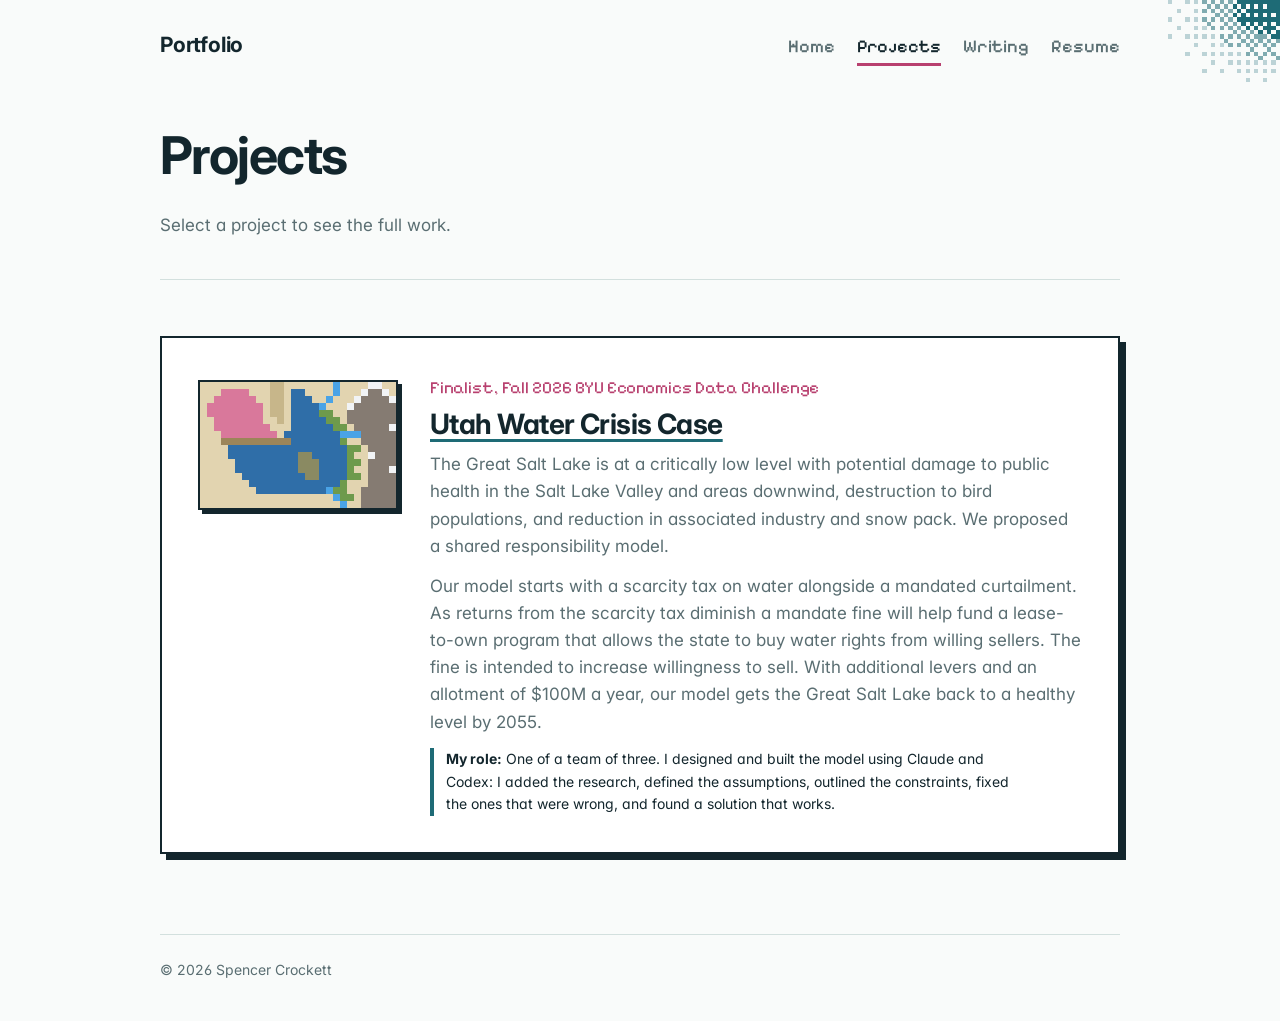
==== commit 844d35f1: "Recruiter-readiness updates - Rename the water project to "Utah Water Crisis Case" everywhere - Add " ====
--- a/html/projects.html
+++ b/html/projects.html
@@ -35,8 +35,9 @@
                 <div class="project-body">
                     <p class="kind">Finalist, Fall 2026 BYU Economics Data Challenge</p>
                     <h2><a href="water-model.html">Utah Water Crisis Case</a></h2>
-                    <p class="project-summary">The Great Salt Lake is at a critically low level with potential damage to health levels in the Salt Lake Valley and areas downwind, destruction to bird populations, and reduction in associated industry and snow pack. We proposed a shared responsibility model.</p>
+                    <p class="project-summary">The Great Salt Lake is at a critically low level with potential damage to public health in the Salt Lake Valley and areas downwind, destruction to bird populations, and reduction in associated industry and snow pack. We proposed a shared responsibility model.</p>
                     <p class="project-summary">Our model starts with a scarcity tax on water alongside a mandated curtailment. As returns from the scarcity tax diminish a mandate fine will help fund a lease-to-own program that allows the state to buy water rights from willing sellers. The fine is intended to increase willingness to sell. With additional levers and an allotment of $100M a year, our model gets the Great Salt Lake back to a healthy level by 2055.</p>
+                    <p class="project-role"><strong>My role:</strong> One of a team of three. I designed and built the model using Claude and Codex: I added the research, defined the assumptions, outlined the constraints, fixed the ones that were wrong, and found a solution that works.</p>
                 </div>
             </li>
         </ul>
--- a/styles/styles.css
+++ b/styles/styles.css
@@ -178,6 +178,12 @@
 }
 .intro .role { font-size: var(--step-1); color: var(--lake); font-weight: 500; margin-bottom: 0.6em; }
 .intro .lede { font-size: var(--step-1); line-height: 1.5; max-width: 34ch; }
+.intro .seeking { font-weight: 600; margin: 0.4em 0 0; padding-left: 18px; position: relative; max-width: 44ch; }
+.intro .seeking::before { content: ""; position: absolute; left: 0; top: 0.5em; width: 9px; height: 9px; background: var(--north-arm); }
+.intro-links { display: flex; flex-wrap: wrap; align-items: center; gap: 12px 24px; margin: 22px 0 0; }
+.intro-links a:not(.btn) { font-weight: 600; }
+.feature-role { font-size: var(--step--1); color: var(--slate); font-weight: 500; }
+.project-role { margin: 0.9em 0 0; font-size: var(--step--1); color: var(--ink); border-left: 4px solid var(--lake); padding-left: 12px; }
 
 @media (max-width: 819px) { .headshot { max-width: 168px; justify-self: start; order: -1; } }
 
